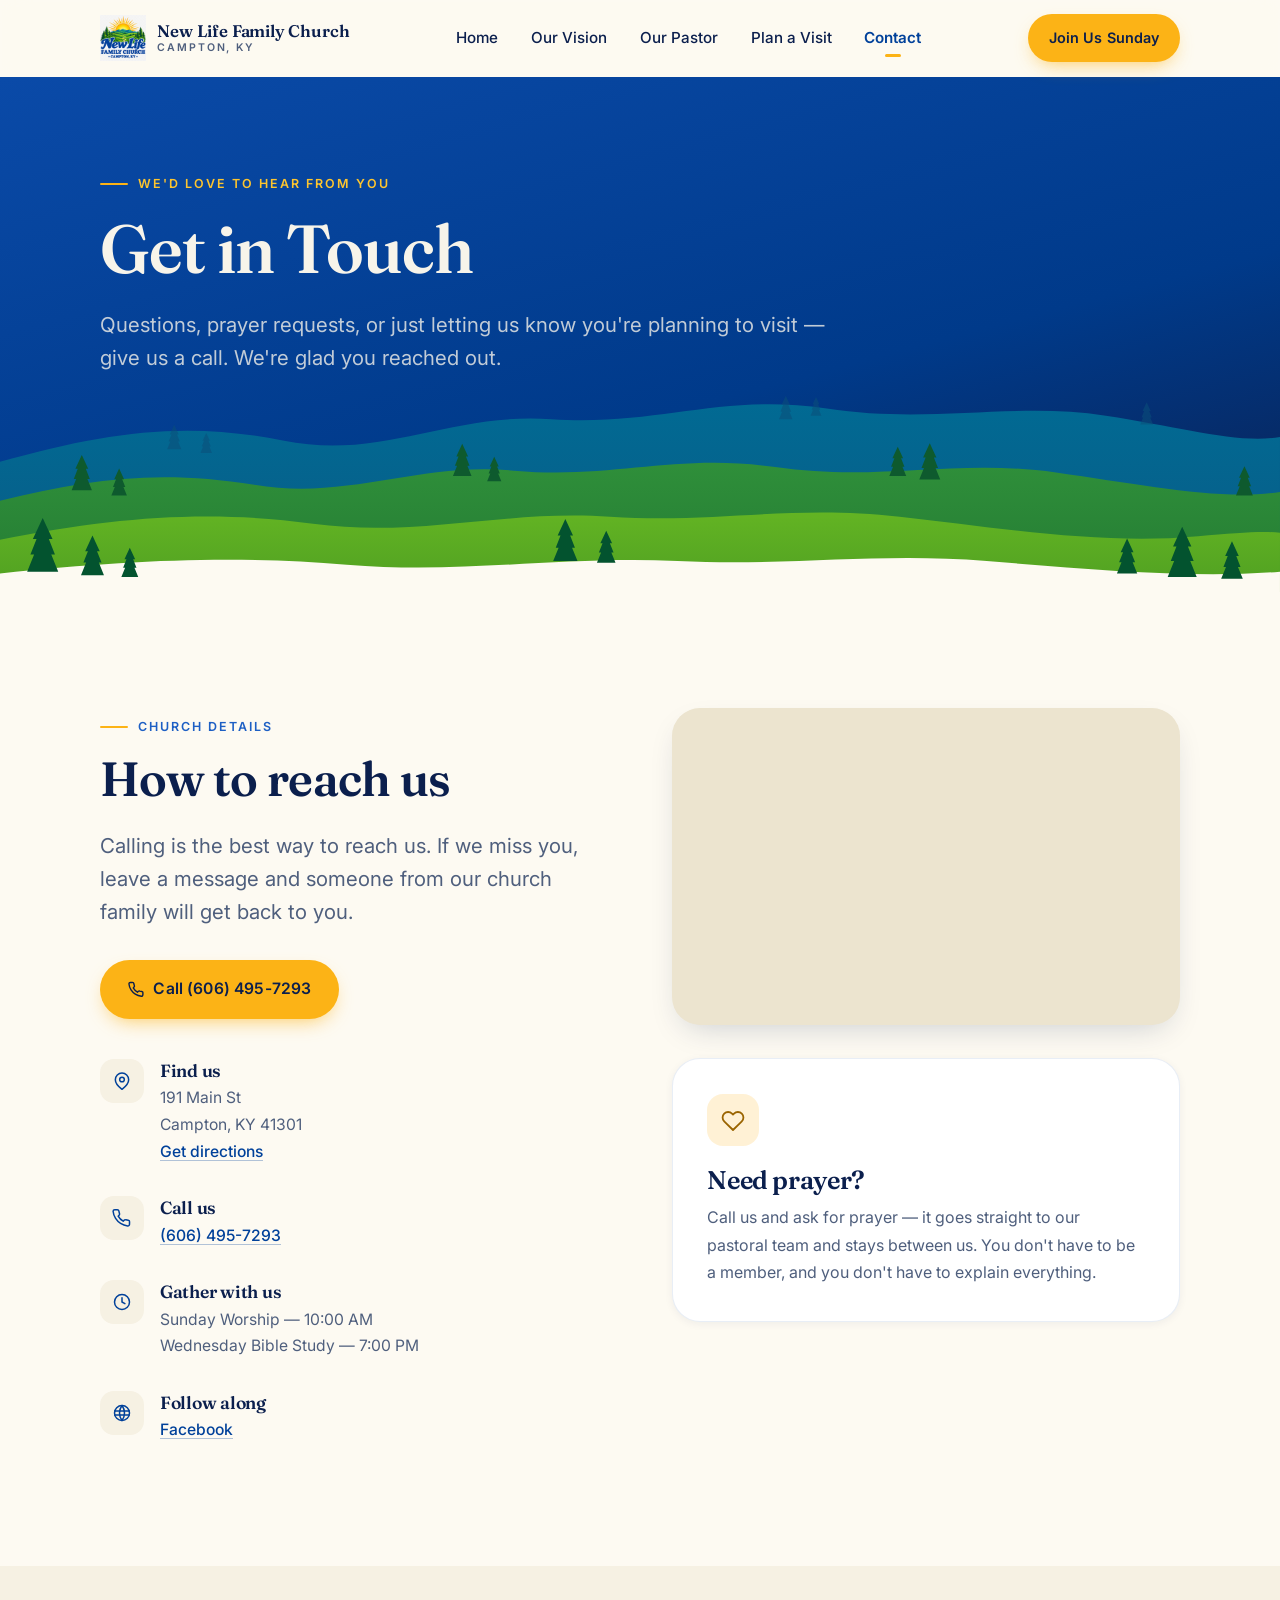
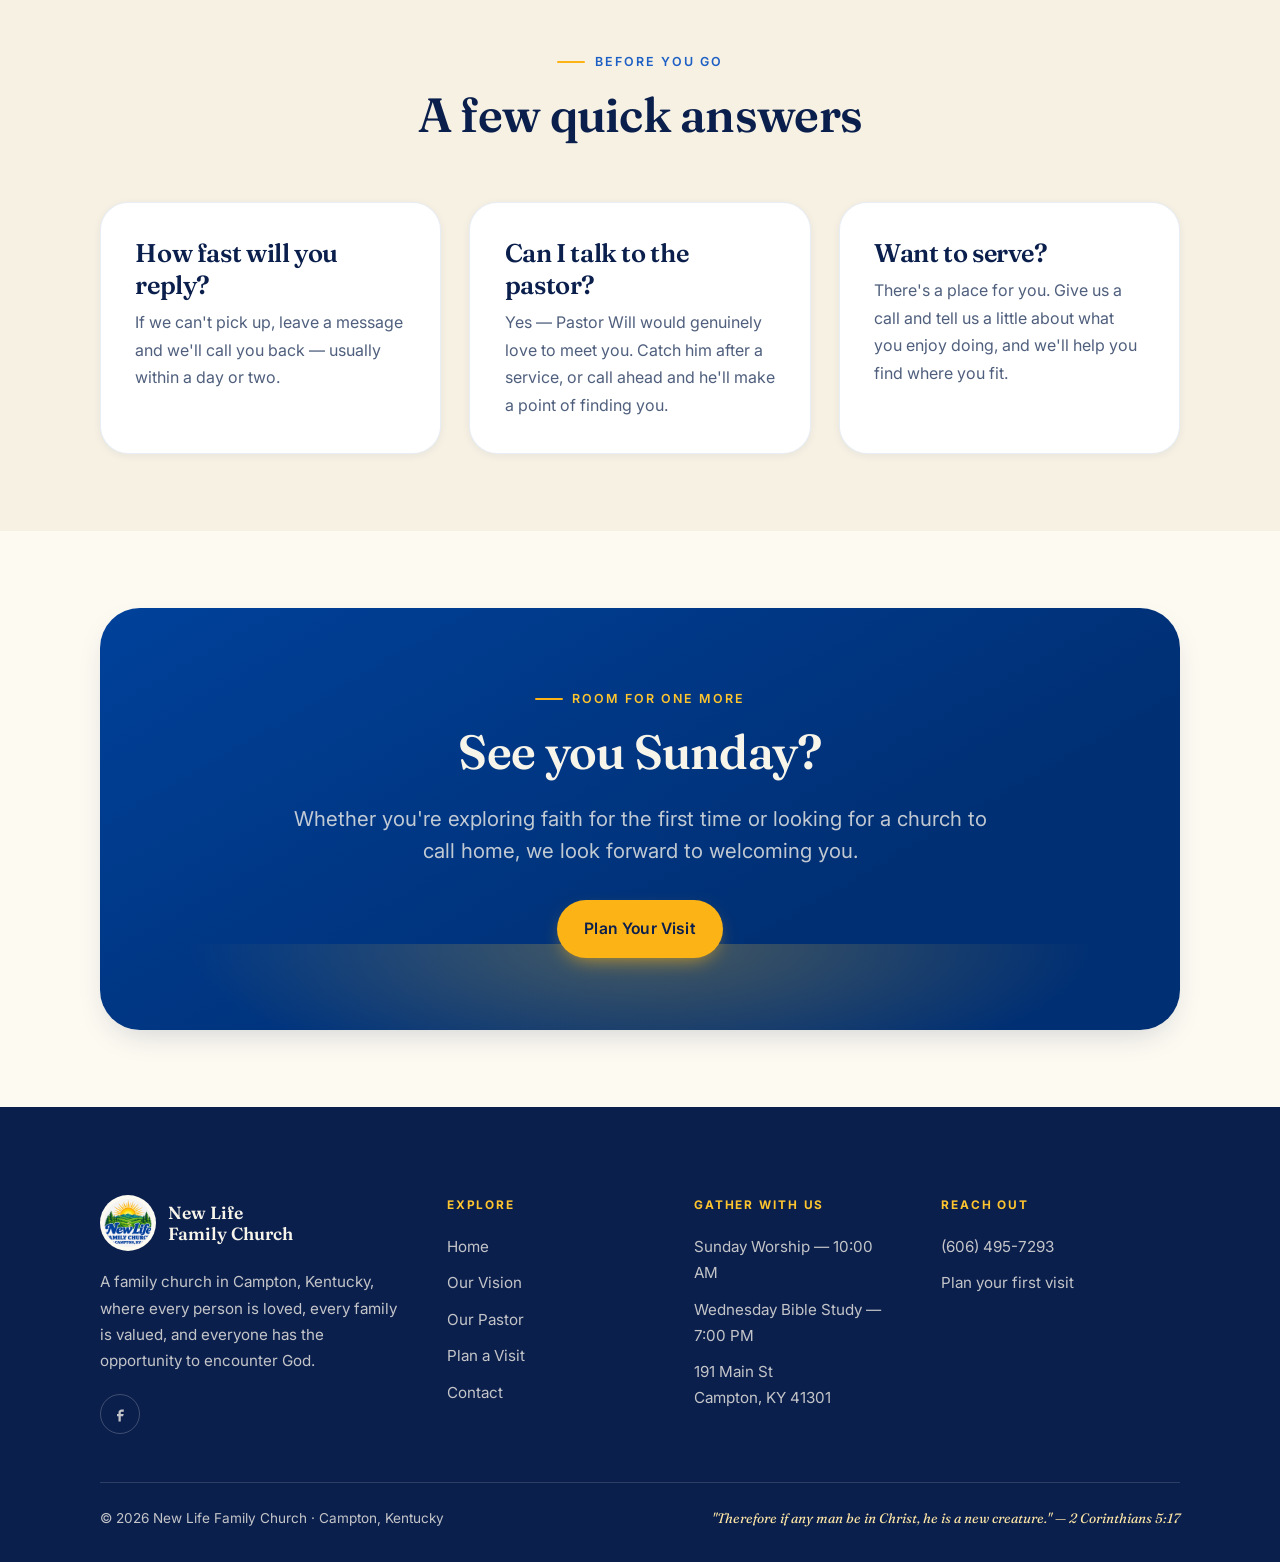
==== contact.html @ 96da5968 "Init" ====
<!DOCTYPE html>
<html lang="en">
<head>
<meta charset="utf-8">
<meta name="viewport" content="width=device-width, initial-scale=1">
<title>Contact &amp; Directions | New Life Family Church, Campton KY</title>
<meta name="description" content="Call New Life Family Church at (606) 495-7293 or visit 191 Main St, Campton, KY 41301. Questions, prayer requests, or planning a visit? We'd love to hear from you.">
<meta name="theme-color" content="#00419a">
<link rel="icon" href="assets/img/favicon-32.png" type="image/png" sizes="32x32">
<link rel="apple-touch-icon" href="assets/img/apple-touch-icon.png">
<meta property="og:type" content="website">
<meta property="og:site_name" content="New Life Family Church">
<meta property="og:locale" content="en_US">
<meta property="og:title" content="Contact &amp; Directions | New Life Family Church, Campton KY">
<meta property="og:description" content="Call New Life Family Church at (606) 495-7293 or visit 191 Main St, Campton, KY 41301. Questions, prayer requests, or planning a visit? We'd love to hear from you.">
<meta name="twitter:card" content="summary">
<link rel="preconnect" href="https://fonts.googleapis.com">
<link rel="preconnect" href="https://fonts.gstatic.com" crossorigin>
<link href="https://fonts.googleapis.com/css2?family=Fraunces:ital,opsz,wght@0,9..144,400;0,9..144,600;0,9..144,700;1,9..144,600&family=Inter:wght@400;500;600;700&display=swap" rel="stylesheet">
<link rel="stylesheet" href="assets/css/styles.css">
<script type="application/ld+json">
{
  "@context": "https://schema.org",
  "@type": "Church",
  "name": "New Life Family Church",
  "description": "A family church in Campton, Kentucky, where every person is loved, every family is valued, and everyone has the opportunity to encounter God.",
  "telephone": "+1-606-495-7293",
  "address": {
    "@type": "PostalAddress",
    "streetAddress": "191 Main St",
    "addressLocality": "Campton",
    "addressRegion": "KY",
    "postalCode": "41301",
    "addressCountry": "US"
  },
  "areaServed": "Wolfe County, Kentucky",
  "hasMap": "https://www.google.com/maps/search/?api=1&query=191+Main+St,+Campton,+KY+41301"
}
</script>
</head>
<body>
<a class="skip-link" href="#main">Skip to content</a>

<header class="site-header">
  <div class="container header-inner">
    <a class="brand" href="index.html">
      <img src="assets/img/logo-128.png" alt="" width="128" height="128">
      <span class="brand-text">
        <span class="brand-name">New Life Family Church</span>
        <span class="brand-place">Campton, KY</span>
      </span>
    </a>

    <nav class="nav" id="primary-nav" aria-label="Primary">
      <a href="index.html">Home</a>
      <a href="about.html">Our Vision</a>
      <a href="pastor.html">Our Pastor</a>
      <a href="visit.html">Plan a Visit</a>
      <a href="contact.html" aria-current="page">Contact</a>
      <a class="btn btn--primary btn--sm" href="visit.html">Join Us Sunday</a>
    </nav>

    <div class="header-actions">
      <a class="btn btn--primary btn--sm" href="visit.html">Join Us Sunday</a>
      <button class="nav-toggle" type="button" aria-expanded="false" aria-controls="primary-nav" aria-label="Toggle navigation menu">
        <span></span>
      </button>
    </div>
  </div>
</header>

<main id="main">

  <section class="page-hero" data-sunrise>
    <div class="hero-sky" aria-hidden="true"></div>

    <div class="hero-sun" aria-hidden="true">
      <svg viewBox="0 0 200 200" fill="none">
        <g class="sun-rays" stroke="currentColor" stroke-width="7" stroke-linecap="round">
          <line x1="100" y1="42" x2="100" y2="14"/>
          <line x1="129" y1="49.8" x2="143" y2="25.5"/>
          <line x1="150.2" y1="71" x2="174.5" y2="57"/>
          <line x1="158" y1="100" x2="186" y2="100"/>
          <line x1="150.2" y1="129" x2="174.5" y2="143"/>
          <line x1="129" y1="150.2" x2="143" y2="174.5"/>
          <line x1="100" y1="158" x2="100" y2="186"/>
          <line x1="71" y1="150.2" x2="57" y2="174.5"/>
          <line x1="49.8" y1="129" x2="25.5" y2="143"/>
          <line x1="42" y1="100" x2="14" y2="100"/>
          <line x1="49.8" y1="71" x2="25.5" y2="57"/>
          <line x1="71" y1="49.8" x2="57" y2="25.5"/>
        </g>
        <circle class="sun-disc" cx="100" cy="100" r="44"/>
      </svg>
    </div>
    <div class="container">
      <p class="eyebrow">We'd love to hear from you</p>
      <h1>Get in Touch</h1>
      <p class="lead">Questions, prayer requests, or just letting us know you're planning to visit — give us a call. We're glad you reached out.</p>
    </div>
    <img class="hero-scape" src="assets/img/hero-scape.svg" alt="" aria-hidden="true" width="1440" height="300">
    <div class="hero-wash" aria-hidden="true"></div>
  </section>

  <!-- ===================== Contact details ===================== -->
  <section class="section">
    <div class="container">
      <div class="split split--top">

        <div class="split__content reveal">
          <p class="eyebrow">Church details</p>
          <h2>How to reach us</h2>
          <p class="lead">Calling is the best way to reach us. If we miss you, leave a message and someone from our church family will get back to you.</p>

          <div class="btn-row" style="margin: 2rem 0 2.5rem;">
            <a class="btn btn--primary" href="tel:+16064957293">
              <svg width="17" height="17" viewBox="0 0 24 24" fill="none" stroke="currentColor" stroke-width="2" stroke-linecap="round" stroke-linejoin="round" aria-hidden="true"><path d="M21 16.5v3a2 2 0 0 1-2.2 2 19.5 19.5 0 0 1-8.5-3 19 19 0 0 1-6-6 19.5 19.5 0 0 1-3-8.6A2 2 0 0 1 3.3 2h3a2 2 0 0 1 2 1.7c.1 1 .4 1.9.7 2.8a2 2 0 0 1-.5 2.1L7.4 9.8a16 16 0 0 0 6 6l1.2-1.2a2 2 0 0 1 2.1-.4c.9.3 1.8.5 2.8.6a2 2 0 0 1 1.7 2z"/></svg>
              Call (606) 495-7293
            </a>
          </div>

          <ul class="info-list">
            <li class="info-item">
              <span class="info-item__icon">
                <svg viewBox="0 0 24 24" fill="none" stroke="currentColor" stroke-width="1.8" stroke-linecap="round" stroke-linejoin="round" aria-hidden="true"><path d="M20 10.5c0 5.5-8 11.5-8 11.5s-8-6-8-11.5a8 8 0 1 1 16 0z"/><circle cx="12" cy="10.2" r="2.8"/></svg>
              </span>
              <div>
                <h4>Find us</h4>
                <p>191 Main St<br>Campton, KY 41301</p>
                <p><a href="https://www.google.com/maps/search/?api=1&amp;query=191+Main+St,+Campton,+KY+41301" target="_blank" rel="noopener">Get directions</a></p>
              </div>
            </li>

            <li class="info-item">
              <span class="info-item__icon">
                <svg viewBox="0 0 24 24" fill="none" stroke="currentColor" stroke-width="1.8" stroke-linecap="round" stroke-linejoin="round" aria-hidden="true"><path d="M21 16.5v3a2 2 0 0 1-2.2 2 19.5 19.5 0 0 1-8.5-3 19 19 0 0 1-6-6 19.5 19.5 0 0 1-3-8.6A2 2 0 0 1 3.3 2h3a2 2 0 0 1 2 1.7c.1 1 .4 1.9.7 2.8a2 2 0 0 1-.5 2.1L7.4 9.8a16 16 0 0 0 6 6l1.2-1.2a2 2 0 0 1 2.1-.4c.9.3 1.8.5 2.8.6a2 2 0 0 1 1.7 2z"/></svg>
              </span>
              <div>
                <h4>Call us</h4>
                <p><a href="tel:+16064957293">(606) 495-7293</a></p>
              </div>
            </li>

            <li class="info-item">
              <span class="info-item__icon">
                <svg viewBox="0 0 24 24" fill="none" stroke="currentColor" stroke-width="1.8" stroke-linecap="round" stroke-linejoin="round" aria-hidden="true"><circle cx="12" cy="12" r="9"/><path d="M12 7v5l3.5 2"/></svg>
              </span>
              <div>
                <h4>Gather with us</h4>
                <p>Sunday Worship — 10:00 AM<br>Wednesday Bible Study — 7:00 PM</p>
              </div>
            </li>

            <li class="info-item">
              <span class="info-item__icon">
                <svg viewBox="0 0 24 24" fill="none" stroke="currentColor" stroke-width="1.8" stroke-linecap="round" stroke-linejoin="round" aria-hidden="true"><circle cx="12" cy="12" r="9"/><path d="M3.2 9.5h17.6M3.2 14.5h17.6"/><path d="M12 3a15 15 0 0 0 0 18 15 15 0 0 0 0-18z"/></svg>
              </span>
              <div>
                <h4>Follow along</h4>
                <p><a href="#">Facebook</a></p>
              </div>
            </li>
          </ul>
        </div>

        <div class="split__media reveal">
          <iframe
            class="map-embed"
            title="Map showing New Life Family Church at 191 Main St, Campton, Kentucky"
            src="https://www.google.com/maps?q=191+Main+St,+Campton,+KY+41301&output=embed"
            loading="lazy"
            referrerpolicy="no-referrer-when-downgrade"></iframe>

          <div class="card card--flat" style="margin-top: 1.5rem;">
            <span class="card-icon card-icon--gold">
              <svg viewBox="0 0 24 24" fill="none" stroke="currentColor" stroke-width="1.8" stroke-linecap="round" stroke-linejoin="round" aria-hidden="true"><path d="M20.8 5.6a5.5 5.5 0 0 0-7.8 0L12 6.6l-1-1a5.5 5.5 0 0 0-7.8 7.8l1 1L12 22l7.8-7.6 1-1a5.5 5.5 0 0 0 0-7.8z"/></svg>
            </span>
            <h3>Need prayer?</h3>
            <p>Call us and ask for prayer — it goes straight to our pastoral team and stays between us. You don't have to be a member, and you don't have to explain everything.</p>
          </div>
        </div>

      </div>
    </div>
  </section>

  <!-- ===================== Quick answers ===================== -->
  <section class="section section--tight band--paper">
    <div class="container">
      <div class="section-head section-head--center">
        <p class="eyebrow eyebrow--center">Before you go</p>
        <h2>A few quick answers</h2>
      </div>
      <div class="grid grid--3">
        <article class="card reveal">
          <h3>How fast will you reply?</h3>
          <p>If we can't pick up, leave a message and we'll call you back — usually within a day or two.</p>
        </article>
        <article class="card reveal">
          <h3>Can I talk to the pastor?</h3>
          <p>Yes — Pastor Will would genuinely love to meet you. Catch him after a service, or call ahead and he'll make a point of finding you.</p>
        </article>
        <article class="card reveal">
          <h3>Want to serve?</h3>
          <p>There's a place for you. Give us a call and tell us a little about what you enjoy doing, and we'll help you find where you fit.</p>
        </article>
      </div>
    </div>
  </section>

  <section class="section section--tight">
    <div class="container">
      <div class="cta-banner reveal">
        <p class="eyebrow eyebrow--center">Room for one more</p>
        <h2>See you Sunday?</h2>
        <p class="lead">Whether you're exploring faith for the first time or looking for a church to call home, we look forward to welcoming you.</p>
        <div class="btn-row btn-row--center" style="margin-top: 2rem;">
          <a class="btn btn--primary" href="visit.html">Plan Your Visit</a>
        </div>
      </div>
    </div>
  </section>

</main>

<footer class="site-footer">
  <div class="container">
    <div class="footer-grid">
      <div>
        <div class="footer-brand">
          <img src="assets/img/logo-128.png" alt="" width="128" height="128">
          <span>New Life<br>Family Church</span>
        </div>
        <p>A family church in Campton, Kentucky, where every person is loved, every family is valued, and everyone has the opportunity to encounter God.</p>
        <div class="socials">
          <a href="#" aria-label="Facebook">
            <svg viewBox="0 0 24 24" fill="currentColor" aria-hidden="true"><path d="M14 9h3V6h-3c-2.2 0-4 1.8-4 4v2H8v3h2v7h3v-7h3l1-3h-4v-2c0-.6.4-1 1-1z"/></svg>
          </a>
        </div>
      </div>

      <div>
        <p class="footer-heading">Explore</p>
        <ul class="footer-list">
          <li><a href="index.html">Home</a></li>
          <li><a href="about.html">Our Vision</a></li>
          <li><a href="pastor.html">Our Pastor</a></li>
          <li><a href="visit.html">Plan a Visit</a></li>
          <li><a href="contact.html">Contact</a></li>
        </ul>
      </div>

      <div>
        <p class="footer-heading">Gather with us</p>
        <ul class="footer-list">
          <li>Sunday Worship — 10:00 AM</li>
          <li>Wednesday Bible Study — 7:00 PM</li>
          <li><a href="https://www.google.com/maps/search/?api=1&amp;query=191+Main+St,+Campton,+KY+41301" target="_blank" rel="noopener">191 Main St<br>Campton, KY 41301</a></li>
        </ul>
      </div>

      <div>
        <p class="footer-heading">Reach out</p>
        <ul class="footer-list">
          <li><a href="tel:+16064957293">(606) 495-7293</a></li>
          <li><a href="visit.html">Plan your first visit</a></li>
        </ul>
      </div>
    </div>

    <div class="footer-bottom">
      <p>&copy; <span id="year">2026</span> New Life Family Church · Campton, Kentucky</p>
      <p class="footer-verse">"Therefore if any man be in Christ, he is a new creature." — 2 Corinthians 5:17</p>
    </div>
  </div>
</footer>

<script src="assets/js/main.js"></script>
</body>
</html>
---- assets/css/styles.css ----
/* ==========================================================================
   New Life Family Church — Campton, KY
   Palette drawn from the church logo: royal blue lettering, sunrise
   yellow-gold, leaf-green hills, deep pine, and warm cream paper.
   ========================================================================== */

/* --------------------------------------------------------------------------
   1. Design tokens
   -------------------------------------------------------------------------- */
:root {
  /* Brand */
  --ink:         #0b1f4d;
  --navy:        #00419a;
  --navy-deep:   #002f73;
  --navy-tint:   #1d5fc4;
  --gold:        #fcb316;
  --gold-bright: #fec52e;
  --gold-soft:   #fee7a6;
  --sage:        #63b423;
  --sage-light:  #c7e3a4;
  --pine:        #0a5a32;

  /* Paper */
  --cream:       #fdfaf2;
  --paper:       #f6f1e3;
  --paper-deep:  #ece4cf;
  --white:       #ffffff;

  /* Type */
  --text:        #0b1f4d;
  --text-muted:  #4f5f7d;
  --text-invert: #f7f4ea;
  --text-invert-muted: rgba(247, 244, 234, 0.78);

  /* Lines & shadows */
  --line:        rgba(0, 65, 154, 0.16);
  --line-soft:   rgba(0, 65, 154, 0.09);
  --shadow-sm:   0 2px 8px rgba(11, 31, 77, 0.06);
  --shadow-md:   0 12px 32px -12px rgba(11, 31, 77, 0.22);
  --shadow-lg:   0 32px 64px -24px rgba(11, 31, 77, 0.3);

  /* Shape */
  --r-sm: 10px;
  --r-md: 18px;
  --r-lg: 28px;
  --r-xl: 40px;
  --r-pill: 999px;

  /* Layout */
  --container: 1160px;
  --gutter: clamp(1.25rem, 4vw, 2.5rem);
  --header-h: 76px;

  /* Fonts */
  --font-display: "Fraunces", "Iowan Old Style", "Palatino Linotype", Georgia, serif;
  --font-body: "Inter", -apple-system, BlinkMacSystemFont, "Segoe UI", Roboto, Helvetica, Arial, sans-serif;
}

/* --------------------------------------------------------------------------
   2. Base
   -------------------------------------------------------------------------- */
*,
*::before,
*::after { box-sizing: border-box; }

html {
  -webkit-text-size-adjust: 100%;
  scroll-behavior: smooth;
  scroll-padding-top: calc(var(--header-h) + 1.5rem);
}

body {
  margin: 0;
  background: var(--cream);
  color: var(--text);
  font-family: var(--font-body);
  font-size: 1.0625rem;
  line-height: 1.72;
  -webkit-font-smoothing: antialiased;
  text-rendering: optimizeLegibility;
}

img, svg, video { display: block; max-width: 100%; height: auto; }

a { color: var(--navy); text-decoration-color: rgba(0, 65, 154, 0.3); text-underline-offset: 3px; }
a:hover { text-decoration-color: currentColor; }

h1, h2, h3, h4 {
  font-family: var(--font-display);
  font-weight: 600;
  line-height: 1.1;
  letter-spacing: -0.015em;
  margin: 0 0 0.5em;
  color: var(--ink);
  font-variation-settings: "SOFT" 0, "WONK" 0;
}

h1 { font-size: clamp(2.5rem, 6vw, 4.25rem); }
h2 { font-size: clamp(1.95rem, 4vw, 3rem); }
h3 { font-size: clamp(1.3rem, 2vw, 1.6rem); line-height: 1.25; }
h4 { font-size: 1.1rem; line-height: 1.35; }

p { margin: 0 0 1.15em; }
p:last-child { margin-bottom: 0; }

ul, ol { margin: 0 0 1.15em; padding-left: 1.25em; }
li { margin-bottom: 0.4em; }

:focus-visible {
  outline: 3px solid var(--gold);
  outline-offset: 3px;
  border-radius: 4px;
}

::selection { background: var(--gold-soft); color: var(--ink); }

.skip-link {
  position: absolute;
  left: 1rem;
  top: -100px;
  z-index: 999;
  background: var(--navy);
  color: var(--white);
  padding: 0.75rem 1.25rem;
  border-radius: var(--r-sm);
  font-weight: 600;
  transition: top 0.2s ease;
}
.skip-link:focus { top: 1rem; }

/* --------------------------------------------------------------------------
   3. Layout helpers
   -------------------------------------------------------------------------- */
.container {
  width: 100%;
  max-width: var(--container);
  margin-inline: auto;
  padding-inline: var(--gutter);
}
.container--narrow { max-width: 760px; }
.container--wide { max-width: 1320px; }

.section { padding-block: clamp(4rem, 9vw, 7.5rem); }
.section--tight { padding-block: clamp(3rem, 6vw, 5rem); }

.band--paper { background: var(--paper); }
.band--paper-deep { background: var(--paper-deep); }
.band--navy { background: var(--navy-deep); color: var(--text-invert); }
.band--navy h1, .band--navy h2, .band--navy h3, .band--navy h4 { color: var(--text-invert); }
.band--pine { background: var(--pine); color: var(--text-invert); }
.band--pine h2, .band--pine h3 { color: var(--text-invert); }

.stack > * + * { margin-top: 1.15em; }
.text-center { text-align: center; }
.measure { max-width: 62ch; }
.mx-auto { margin-inline: auto; }

/* --------------------------------------------------------------------------
   4. Typographic accents
   -------------------------------------------------------------------------- */
.eyebrow {
  display: inline-flex;
  align-items: center;
  gap: 0.6rem;
  font-family: var(--font-body);
  font-size: 0.78rem;
  font-weight: 600;
  letter-spacing: 0.16em;
  text-transform: uppercase;
  color: var(--navy-tint);
  margin: 0 0 1rem;
}
.eyebrow::before {
  content: "";
  width: 28px;
  height: 2px;
  background: var(--gold);
  border-radius: 2px;
}
.eyebrow--center { justify-content: center; }
.band--navy .eyebrow,
.band--pine .eyebrow,
.page-hero .eyebrow,
.cta-banner .eyebrow { color: var(--gold-bright); }

.lead {
  font-size: clamp(1.1rem, 1.6vw, 1.3rem);
  line-height: 1.6;
  color: var(--text-muted);
}
.band--navy .lead,
.band--pine .lead { color: var(--text-invert-muted); }

.section-head { max-width: 720px; margin-bottom: clamp(2.5rem, 5vw, 3.75rem); }
.section-head--center { margin-inline: auto; text-align: center; }

/* Sunrise rule — echoes the rays in the logo */
.rays {
  display: block;
  width: 84px;
  height: 20px;
  margin: 0 0 1.5rem;
  color: var(--gold);
}
.rays--center { margin-inline: auto; }

/* --------------------------------------------------------------------------
   5. Buttons
   -------------------------------------------------------------------------- */
.btn {
  display: inline-flex;
  align-items: center;
  justify-content: center;
  gap: 0.55rem;
  padding: 0.85rem 1.6rem;
  border: 2px solid transparent;
  border-radius: var(--r-pill);
  font-family: var(--font-body);
  font-size: 0.98rem;
  font-weight: 600;
  letter-spacing: 0.01em;
  text-decoration: none;
  cursor: pointer;
  transition: transform 0.18s ease, background-color 0.18s ease,
              color 0.18s ease, border-color 0.18s ease, box-shadow 0.18s ease;
}
.btn:hover { transform: translateY(-2px); text-decoration: none; }
.btn:active { transform: translateY(0); }

.btn--primary { background: var(--gold); color: var(--ink); box-shadow: 0 8px 20px -8px rgba(252, 179, 22, 0.75); }
.btn--primary:hover { background: var(--gold-bright); box-shadow: 0 14px 26px -10px rgba(252, 179, 22, 0.85); }

.btn--navy { background: var(--navy); color: var(--white); }
.btn--navy:hover { background: var(--navy-tint); }

.btn--outline { border-color: var(--line); color: var(--navy); background: transparent; }
.btn--outline:hover { border-color: var(--navy); background: rgba(0, 65, 154, 0.05); }

.btn--ghost-light { border-color: rgba(247, 244, 234, 0.4); color: var(--text-invert); background: transparent; }
.btn--ghost-light:hover { border-color: var(--text-invert); background: rgba(247, 244, 234, 0.1); }

.btn--sm { padding: 0.6rem 1.15rem; font-size: 0.9rem; }

.btn-row { display: flex; flex-wrap: wrap; gap: 0.85rem; }
.btn-row--center { justify-content: center; }

.link-arrow {
  display: inline-flex;
  align-items: center;
  gap: 0.4rem;
  font-weight: 600;
  text-decoration: none;
  color: var(--navy);
}
.link-arrow svg { transition: transform 0.18s ease; }
.link-arrow:hover svg { transform: translateX(4px); }
.band--navy .link-arrow, .band--pine .link-arrow { color: var(--gold-bright); }

/* --------------------------------------------------------------------------
   6. Site header
   -------------------------------------------------------------------------- */
.site-header {
  position: sticky;
  top: 0;
  z-index: 100;
  background: rgba(253, 250, 242, 0.88);
  backdrop-filter: saturate(160%) blur(14px);
  -webkit-backdrop-filter: saturate(160%) blur(14px);
  border-bottom: 1px solid transparent;
  transition: border-color 0.25s ease, box-shadow 0.25s ease, background-color 0.25s ease;
}
.site-header.is-scrolled {
  border-bottom-color: var(--line-soft);
  box-shadow: var(--shadow-sm);
}

.header-inner {
  min-height: var(--header-h);
  display: flex;
  align-items: center;
  justify-content: space-between;
  gap: 1.5rem;
}

.brand {
  display: inline-flex;
  align-items: center;
  gap: 0.7rem;
  text-decoration: none;
  color: var(--ink);
  flex-shrink: 0;
}
.brand img { width: 46px; height: 46px; object-fit: contain; }
.brand-text { display: flex; flex-direction: column; line-height: 1.05; }
.brand-name {
  font-family: var(--font-display);
  font-weight: 600;
  font-size: 1.05rem;
  letter-spacing: -0.01em;
}
.brand-place {
  font-size: 0.66rem;
  font-weight: 600;
  letter-spacing: 0.18em;
  text-transform: uppercase;
  color: var(--text-muted);
  margin-top: 2px;
}

.nav { display: flex; align-items: center; gap: 0.35rem; }
.nav a {
  position: relative;
  padding: 0.5rem 0.85rem;
  border-radius: var(--r-pill);
  font-size: 0.95rem;
  font-weight: 500;
  white-space: nowrap;
  color: var(--text);
  text-decoration: none;
  transition: color 0.18s ease, background-color 0.18s ease;
}
/* The nav carries its own CTA for the mobile panel; the header shows it on desktop. */
.nav > .btn { display: none; }
.nav a:hover { background: rgba(0, 65, 154, 0.07); }
.nav a[aria-current="page"] { color: var(--navy); font-weight: 600; }
.nav a[aria-current="page"]::after {
  content: "";
  position: absolute;
  left: 50%;
  bottom: 0.15rem;
  transform: translateX(-50%);
  width: 16px;
  height: 3px;
  border-radius: 3px;
  background: var(--gold);
}

.header-actions { display: flex; align-items: center; gap: 0.75rem; }

.nav-toggle {
  display: none;
  align-items: center;
  justify-content: center;
  width: 44px;
  height: 44px;
  padding: 0;
  border: 1px solid var(--line);
  border-radius: 12px;
  background: transparent;
  cursor: pointer;
  color: var(--ink);
}
.nav-toggle span {
  display: block;
  width: 19px;
  height: 2px;
  background: currentColor;
  border-radius: 2px;
  position: relative;
  transition: transform 0.22s ease, background-color 0.22s ease;
}
.nav-toggle span::before,
.nav-toggle span::after {
  content: "";
  position: absolute;
  left: 0;
  width: 19px;
  height: 2px;
  background: currentColor;
  border-radius: 2px;
  transition: transform 0.22s ease;
}
.nav-toggle span::before { top: -6px; }
.nav-toggle span::after  { top: 6px; }
.nav-toggle[aria-expanded="true"] span { background: transparent; }
.nav-toggle[aria-expanded="true"] span::before { transform: translateY(6px) rotate(45deg); }
.nav-toggle[aria-expanded="true"] span::after  { transform: translateY(-6px) rotate(-45deg); }

@media (max-width: 900px) {
  .nav-toggle { display: inline-flex; }
  .header-actions .btn { display: none; }

  .nav {
    position: absolute;
    left: 0;
    right: 0;
    top: 100%;
    flex-direction: column;
    align-items: stretch;
    gap: 0;
    padding: 0.75rem var(--gutter) 1.5rem;
    background: var(--cream);
    border-bottom: 1px solid var(--line-soft);
    box-shadow: var(--shadow-md);
    opacity: 0;
    visibility: hidden;
    transform: translateY(-8px);
    transition: opacity 0.2s ease, transform 0.2s ease, visibility 0.2s;
  }
  .nav.is-open { opacity: 1; visibility: visible; transform: translateY(0); }
  .nav a { padding: 0.85rem 0.5rem; border-radius: var(--r-sm); font-size: 1.05rem; }
  .nav a[aria-current="page"]::after { left: 0.5rem; transform: none; bottom: 0.5rem; }
  .nav > .btn { display: inline-flex; margin-top: 0.75rem; }
}

/* --------------------------------------------------------------------------
   7. Hero
   -------------------------------------------------------------------------- */
.hero { padding: clamp(0.75rem, 2vw, 1.5rem) 0 clamp(3rem, 6vw, 5rem); }

.hero-card {
  position: relative;
  overflow: hidden;
  border-radius: var(--r-xl);
  background: linear-gradient(170deg, #0a4aa8 0%, #003a8a 55%, #0b1f4d 100%);
  color: var(--text-invert);
  box-shadow: var(--shadow-lg);
  isolation: isolate;
}

/* Sunburst glow behind the headline. Brightens as the sun climbs. */
.hero-card::before {
  content: "";
  position: absolute;
  inset: auto 0 22% 0;
  height: 620px;
  background: radial-gradient(ellipse 60% 55% at 50% 100%,
              rgba(254, 197, 46, 0.34) 0%,
              rgba(252, 179, 22, 0.14) 38%,
              transparent 70%);
  z-index: 0;
  pointer-events: none;
  opacity: calc(0.32 + var(--sunrise) * 0.68);
  transform: scale(calc(1 + var(--sunrise) * 0.14));
  transform-origin: 50% 100%;
}

.hero-content {
  position: relative;
  z-index: 4;
  padding: clamp(3.5rem, 8vw, 6.5rem) var(--gutter) clamp(11rem, 22vw, 15rem);
  text-align: center;
  max-width: 880px;
  margin-inline: auto;
}

.hero h1 {
  color: var(--text-invert);
  font-size: clamp(2.6rem, 6.4vw, 4.6rem);
  margin-bottom: 0.35em;
}
.hero h1 em {
  font-style: italic;
  color: var(--gold-bright);
  font-variation-settings: "SOFT" 40, "WONK" 1;
}
.hero .lead {
  color: var(--text-invert-muted);
  max-width: 42rem;
  margin-inline: auto;
  margin-bottom: 2rem;
}
.hero .eyebrow { color: var(--gold-bright); justify-content: center; }

/* Landscape silhouette anchored to the bottom of the hero card */
.hero-scape {
  position: absolute;
  left: 0;
  right: 0;
  bottom: -1px;
  width: 100%;
  z-index: 2;
  pointer-events: none;
}

/* ---- Scroll-driven sunrise -------------------------------------------------
   `--sunrise` runs 0 → 1 and is written by main.js as the hero scrolls past.
   Every layer below reads it, so the whole scene reacts to one number.
   Layer order inside the stage: sky 0 · sun 1 · hills 2 · light wash 3 · text 4
   ------------------------------------------------------------------------- */
.hero-card,
.page-hero { --sunrise: 0; }

/* Dawn colour washing into the night sky */
.hero-sky {
  position: absolute;
  inset: 0;
  z-index: 0;
  pointer-events: none;
  opacity: var(--sunrise);
  background: linear-gradient(180deg,
              rgba(29, 95, 196, 0.30) 0%,
              rgba(1, 106, 147, 0.40) 46%,
              rgba(254, 172, 1, 0.58) 100%);
}

/* The sun itself — starts tucked below the ridgeline and climbs out */
.hero-sun {
  position: absolute;
  left: 50%;
  bottom: 0;
  z-index: 1;
  width: clamp(140px, 20vw, 250px);
  aspect-ratio: 1;
  color: var(--gold-bright);
  pointer-events: none;
  /* Travel is tuned so the sun clears the ridgeline but stops short of the
     headline — it must never sit behind the text. */
  transform: translate(-50%, calc(42% - var(--sunrise) * 84%))
             scale(calc(0.88 + var(--sunrise) * 0.14));
  filter: drop-shadow(0 0 calc(16px + var(--sunrise) * 52px)
          rgba(254, 197, 46, calc(0.2 + var(--sunrise) * 0.55)));
}
.hero-sun svg { width: 100%; height: 100%; overflow: visible; }
.hero-sun .sun-disc { fill: #fec302; }
.hero-sun .sun-rays {
  transform-box: fill-box;
  transform-origin: 50% 50%;
  transform: rotate(calc(var(--sunrise) * 24deg))
             scale(calc(0.84 + var(--sunrise) * 0.24));
  opacity: calc(var(--sunrise) * 0.92);
}

/* Warm light spilling across the hills once the sun is up */
.hero-wash {
  position: absolute;
  inset: 0;
  z-index: 3;
  pointer-events: none;
  mix-blend-mode: soft-light;
  opacity: var(--sunrise);
  background: radial-gradient(ellipse 65% 44% at 50% 76%,
              rgba(255, 228, 110, 0.72) 0%,
              rgba(254, 195, 2, 0.22) 45%,
              transparent 72%);
}

/* Service-time strip that sits over the base of the hero */
.hero-times {
  position: relative;
  z-index: 3;
  margin: -3.25rem auto 0;
  max-width: 860px;
  display: grid;
  /* Explicit breakpoint rather than auto-fit, so three items never leave an
     orphaned empty cell at intermediate widths. */
  grid-template-columns: 1fr;
  gap: 1px;
  background: var(--line-soft);
  border: 1px solid var(--line-soft);
  border-radius: var(--r-lg);
  overflow: hidden;
  box-shadow: var(--shadow-md);
}
@media (min-width: 720px) {
  .hero-times { grid-template-columns: repeat(3, 1fr); }
}

.hero-time {
  background: var(--white);
  padding: 1.5rem 1.5rem;
  text-align: center;
}
.hero-time dt {
  font-size: 0.72rem;
  font-weight: 700;
  letter-spacing: 0.16em;
  text-transform: uppercase;
  color: var(--navy-tint);
  margin-bottom: 0.4rem;
}
.hero-time dd {
  margin: 0;
  font-family: var(--font-display);
  font-size: 1.45rem;
  font-weight: 600;
  color: var(--ink);
  line-height: 1.2;
}
.hero-time dd small {
  display: block;
  font-family: var(--font-body);
  font-size: 0.85rem;
  font-weight: 500;
  color: var(--text-muted);
  margin-top: 0.15rem;
}

/* Interior heroes are shorter, so the sun sits lower and travels less. */
.page-hero .hero-sun {
  width: clamp(110px, 14vw, 180px);
  transform: translate(-50%, calc(48% - var(--sunrise) * 86%))
             scale(calc(0.9 + var(--sunrise) * 0.12));
}

/* Compact hero for interior pages */
.page-hero {
  position: relative;
  overflow: hidden;
  isolation: isolate;
  background: linear-gradient(165deg, #0a4aa8 0%, #003a8a 60%, #0b1f4d 100%);
  color: var(--text-invert);
  /* Bottom padding clears the landscape illustration, which is ~65% opaque
     hills and scales with the viewport width. */
  padding: clamp(3.5rem, 8vw, 5.5rem) 0 clamp(7rem, 17vw, 15rem);
}
.page-hero::before {
  content: "";
  position: absolute;
  inset: auto 0 0 0;
  height: 380px;
  background: radial-gradient(ellipse 55% 70% at 50% 120%,
              rgba(254, 197, 46, 0.3) 0%, transparent 70%);
  pointer-events: none;
  z-index: 0;
  opacity: calc(0.35 + var(--sunrise) * 0.65);
}
.page-hero .container { position: relative; z-index: 4; }
.page-hero h1 { color: var(--text-invert); margin-bottom: 0.35em; }
.page-hero .lead { color: var(--text-invert-muted); max-width: 46rem; }

/* --------------------------------------------------------------------------
   8. Cards & grids
   -------------------------------------------------------------------------- */
/* `min(Npx, 100%)` keeps the track from outgrowing narrow phones. */
.grid { display: grid; gap: clamp(1.25rem, 2.5vw, 1.75rem); }
.grid--2 { grid-template-columns: repeat(auto-fit, minmax(min(300px, 100%), 1fr)); }
.grid--3 { grid-template-columns: repeat(auto-fit, minmax(min(280px, 100%), 1fr)); }
.grid--4 { grid-template-columns: repeat(auto-fit, minmax(min(230px, 100%), 1fr)); }

.card {
  background: var(--white);
  border: 1px solid var(--line-soft);
  border-radius: var(--r-lg);
  padding: clamp(1.6rem, 3vw, 2.15rem);
  box-shadow: var(--shadow-sm);
  transition: transform 0.22s ease, box-shadow 0.22s ease, border-color 0.22s ease;
}
.card:hover { transform: translateY(-4px); box-shadow: var(--shadow-md); border-color: var(--line); }
.card h3 { margin-bottom: 0.5rem; }
.card p { color: var(--text-muted); font-size: 1rem; }
.card--flat:hover { transform: none; box-shadow: var(--shadow-sm); }

.card--outline {
  background: transparent;
  border: 1px solid rgba(247, 244, 234, 0.2);
  box-shadow: none;
}
.card--outline p { color: var(--text-invert-muted); }
.card--outline:hover { background: rgba(247, 244, 234, 0.05); box-shadow: none; }

.card-icon {
  display: inline-flex;
  align-items: center;
  justify-content: center;
  width: 52px;
  height: 52px;
  margin-bottom: 1.15rem;
  border-radius: 16px;
  background: var(--paper);
  color: var(--navy);
}
.card-icon svg { width: 24px; height: 24px; }
.card-icon--gold { background: rgba(252, 179, 22, 0.18); color: #9a6400; }
.card-icon--sage { background: rgba(99, 180, 35, 0.18); color: var(--pine); }
.card--outline .card-icon { background: rgba(254, 197, 46, 0.16); color: var(--gold-bright); }

/* Numbered steps */
.step-num {
  display: inline-flex;
  align-items: center;
  justify-content: center;
  width: 44px;
  height: 44px;
  margin-bottom: 1.1rem;
  border-radius: var(--r-pill);
  background: var(--navy);
  color: var(--white);
  font-family: var(--font-display);
  font-size: 1.15rem;
  font-weight: 600;
}

/* --------------------------------------------------------------------------
   9. Split / feature sections
   -------------------------------------------------------------------------- */
.split {
  display: grid;
  grid-template-columns: repeat(auto-fit, minmax(min(320px, 100%), 1fr));
  gap: clamp(2rem, 5vw, 4.5rem);
  align-items: center;
}
.split--top { align-items: start; }
.split__media { position: relative; }

@media (min-width: 860px) {
  .split--flip .split__media { order: 2; }
}

/* Decorative framed panel used where photography would go */
.frame {
  position: relative;
  border-radius: var(--r-lg);
  overflow: hidden;
  background: linear-gradient(180deg, var(--gold-soft) 0%, var(--paper) 40%, var(--sage-light) 100%);
  aspect-ratio: 4 / 5;
  box-shadow: var(--shadow-md);
}
.frame--wide { aspect-ratio: 4 / 3; }
/* Portrait frames get unwieldy once they span the full width of a phone —
   square keeps them compact without cropping the composition. */
@media (max-width: 700px) {
  .frame:not(.frame--wide) { aspect-ratio: 1 / 1; }
}
.frame > svg,
.frame > img { position: absolute; inset: 0; width: 100%; height: 100%; }
.frame > img { object-fit: cover; object-position: var(--focus, 50% 50%); }
.frame__tag {
  position: absolute;
  left: 1.25rem;
  bottom: 1.25rem;
  z-index: 2;
  display: inline-flex;
  align-items: center;
  gap: 0.5rem;
  padding: 0.55rem 1rem;
  border-radius: var(--r-pill);
  background: rgba(253, 250, 242, 0.92);
  backdrop-filter: blur(6px);
  font-size: 0.82rem;
  font-weight: 600;
  color: var(--navy);
  box-shadow: var(--shadow-sm);
}

/* Small accent dot list */
.check-list { list-style: none; padding: 0; margin: 0; }
.check-list li {
  position: relative;
  padding-left: 2rem;
  margin-bottom: 0.85rem;
  color: var(--text-muted);
}
.check-list li::before {
  content: "";
  position: absolute;
  left: 0;
  top: 0.55em;
  width: 12px;
  height: 12px;
  border-radius: 50%;
  background: var(--gold);
  box-shadow: 0 0 0 4px rgba(252, 179, 22, 0.2);
}
.check-list strong { color: var(--text); font-weight: 600; }

/* --------------------------------------------------------------------------
   10. Pull quote
   -------------------------------------------------------------------------- */
.pullquote {
  position: relative;
  margin: 0;
  padding: clamp(2rem, 4vw, 3rem) 0 0;
  text-align: center;
}
.pullquote p {
  font-family: var(--font-display);
  font-size: clamp(1.45rem, 3vw, 2.25rem);
  line-height: 1.32;
  letter-spacing: -0.015em;
  font-variation-settings: "SOFT" 30;
}
.pullquote cite {
  display: block;
  margin-top: 1.5rem;
  font-family: var(--font-body);
  font-size: 0.82rem;
  font-style: normal;
  font-weight: 600;
  letter-spacing: 0.16em;
  text-transform: uppercase;
  color: var(--text-muted);
}
.band--navy .pullquote cite, .band--pine .pullquote cite { color: var(--gold-bright); }

/* --------------------------------------------------------------------------
   11. CTA banner
   -------------------------------------------------------------------------- */
.cta-banner {
  position: relative;
  overflow: hidden;
  border-radius: var(--r-xl);
  background: linear-gradient(150deg, var(--navy) 0%, var(--navy-deep) 70%);
  color: var(--text-invert);
  padding: clamp(2.75rem, 6vw, 4.5rem) clamp(1.75rem, 5vw, 4rem);
  text-align: center;
  box-shadow: var(--shadow-md);
}
.cta-banner::after {
  content: "";
  position: absolute;
  inset: auto -10% -60% -10%;
  height: 340px;
  background: radial-gradient(ellipse 50% 60% at 50% 0%, rgba(254, 197, 46, 0.28), transparent 70%);
  pointer-events: none;
}
.cta-banner > * { position: relative; z-index: 1; }
.cta-banner h2 { color: var(--text-invert); }
.cta-banner .lead { color: var(--text-invert-muted); max-width: 44rem; margin-inline: auto; }

/* --------------------------------------------------------------------------
   12. FAQ / details
   -------------------------------------------------------------------------- */
.faq { border-top: 1px solid var(--line-soft); }
.faq details {
  border-bottom: 1px solid var(--line-soft);
}
.faq summary {
  display: flex;
  align-items: center;
  justify-content: space-between;
  gap: 1.5rem;
  padding: 1.4rem 0;
  cursor: pointer;
  list-style: none;
  font-family: var(--font-display);
  font-size: clamp(1.05rem, 1.7vw, 1.25rem);
  font-weight: 600;
  color: var(--ink);
}
.faq summary::-webkit-details-marker { display: none; }
.faq summary::after {
  content: "";
  flex-shrink: 0;
  width: 30px;
  height: 30px;
  border-radius: 50%;
  border: 1px solid var(--line);
  background:
    linear-gradient(currentColor, currentColor) center/11px 1.5px no-repeat,
    linear-gradient(currentColor, currentColor) center/1.5px 11px no-repeat;
  color: var(--navy);
  transition: transform 0.24s ease, background-size 0.24s ease;
}
.faq details[open] summary::after {
  transform: rotate(135deg);
  background-size: 11px 1.5px, 1.5px 11px;
}
.faq details > div {
  padding-bottom: 1.5rem;
  color: var(--text-muted);
  max-width: 68ch;
}

/* --------------------------------------------------------------------------
   13. Contact / info list
   -------------------------------------------------------------------------- */
.info-list { list-style: none; margin: 0; padding: 0; display: grid; gap: 1.5rem; }
.info-item { display: flex; gap: 1rem; align-items: flex-start; }
.info-item__icon {
  flex-shrink: 0;
  display: inline-flex;
  align-items: center;
  justify-content: center;
  width: 44px;
  height: 44px;
  border-radius: 14px;
  background: var(--paper);
  color: var(--navy);
}
.info-item__icon svg { width: 20px; height: 20px; }
.info-item h4 { margin-bottom: 0.15rem; }
.info-item p, .info-item a { color: var(--text-muted); font-size: 0.98rem; margin: 0; }
.info-item a { color: var(--navy); font-weight: 500; }

.map-embed {
  border: 0;
  width: 100%;
  aspect-ratio: 16 / 10;
  border-radius: var(--r-lg);
  box-shadow: var(--shadow-md);
  background: var(--paper-deep);
}

/* --------------------------------------------------------------------------
   14. Footer
   -------------------------------------------------------------------------- */
.site-footer {
  position: relative;
  background: var(--ink);
  color: var(--text-invert-muted);
  padding-top: clamp(3.5rem, 7vw, 5.5rem);
  font-size: 0.95rem;
}
.footer-grid {
  display: grid;
  gap: clamp(2rem, 4vw, 3rem);
  grid-template-columns: repeat(auto-fit, minmax(min(200px, 100%), 1fr));
  padding-bottom: 3rem;
}
@media (min-width: 900px) {
  .footer-grid { grid-template-columns: 1.5fr 1fr 1fr 1.2fr; }
}

.footer-brand { display: inline-flex; align-items: center; gap: 0.75rem; margin-bottom: 1.15rem; }
.footer-brand img {
  width: 56px; height: 56px; object-fit: contain;
  background: var(--cream); border-radius: 50%; padding: 4px;
}
.footer-brand span {
  font-family: var(--font-display);
  font-size: 1.1rem;
  font-weight: 600;
  color: var(--text-invert);
  line-height: 1.2;
}

.footer-heading {
  font-family: var(--font-body);
  font-size: 0.74rem;
  font-weight: 700;
  letter-spacing: 0.16em;
  text-transform: uppercase;
  color: var(--gold-bright);
  margin-bottom: 1.15rem;
}
.footer-list { list-style: none; margin: 0; padding: 0; }
.footer-list li { margin-bottom: 0.65rem; }
.footer-list a { color: var(--text-invert-muted); text-decoration: none; transition: color 0.18s ease; }
.footer-list a:hover { color: var(--text-invert); text-decoration: underline; text-underline-offset: 3px; }

.socials { display: flex; gap: 0.6rem; margin-top: 1.25rem; }
.socials a {
  display: inline-flex;
  align-items: center;
  justify-content: center;
  width: 40px; height: 40px;
  border-radius: 50%;
  border: 1px solid rgba(247, 244, 234, 0.22);
  color: var(--text-invert-muted);
  transition: background-color 0.18s ease, color 0.18s ease, border-color 0.18s ease;
}
.socials a:hover { background: var(--gold); border-color: var(--gold); color: var(--ink); }
.socials svg { width: 18px; height: 18px; }

.footer-bottom {
  border-top: 1px solid rgba(247, 244, 234, 0.14);
  padding-block: 1.5rem 2rem;
  display: flex;
  flex-wrap: wrap;
  gap: 0.75rem 1.5rem;
  justify-content: space-between;
  align-items: center;
  font-size: 0.85rem;
}
.footer-bottom p { margin: 0; }
.footer-verse { font-family: var(--font-display); font-style: italic; color: var(--gold-soft); }

/* --------------------------------------------------------------------------
   15. Scroll reveal
   -------------------------------------------------------------------------- */
.reveal {
  opacity: 0;
  transform: translateY(18px);
  transition: opacity 0.7s cubic-bezier(0.2, 0.7, 0.2, 1),
              transform 0.7s cubic-bezier(0.2, 0.7, 0.2, 1);
}
.reveal.is-visible { opacity: 1; transform: none; }

@media (prefers-reduced-motion: reduce) {
  html { scroll-behavior: auto; }
  *, *::before, *::after {
    animation-duration: 0.01ms !important;
    transition-duration: 0.01ms !important;
  }
  .reveal { opacity: 1; transform: none; }
  /* No scroll-driven motion: show the scene already lit. */
  .hero-card, .page-hero { --sunrise: 0.82; }
}
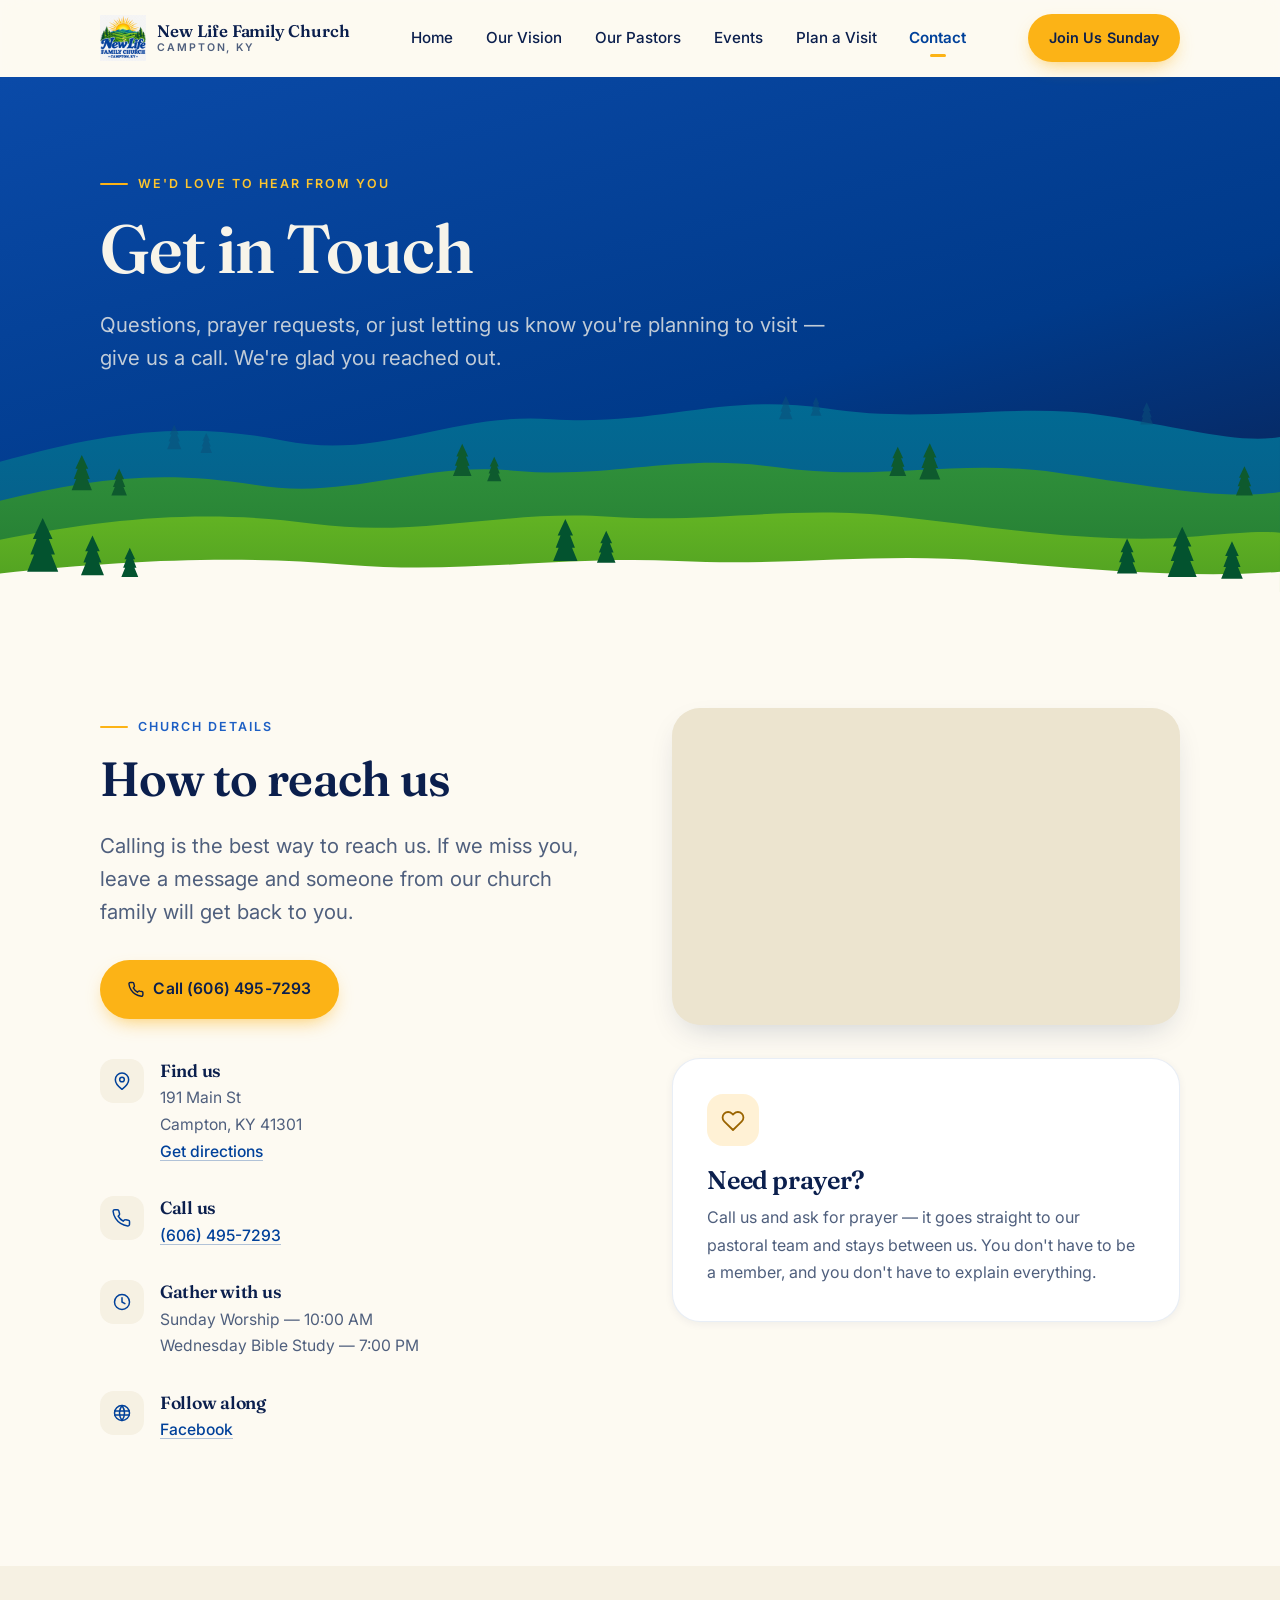
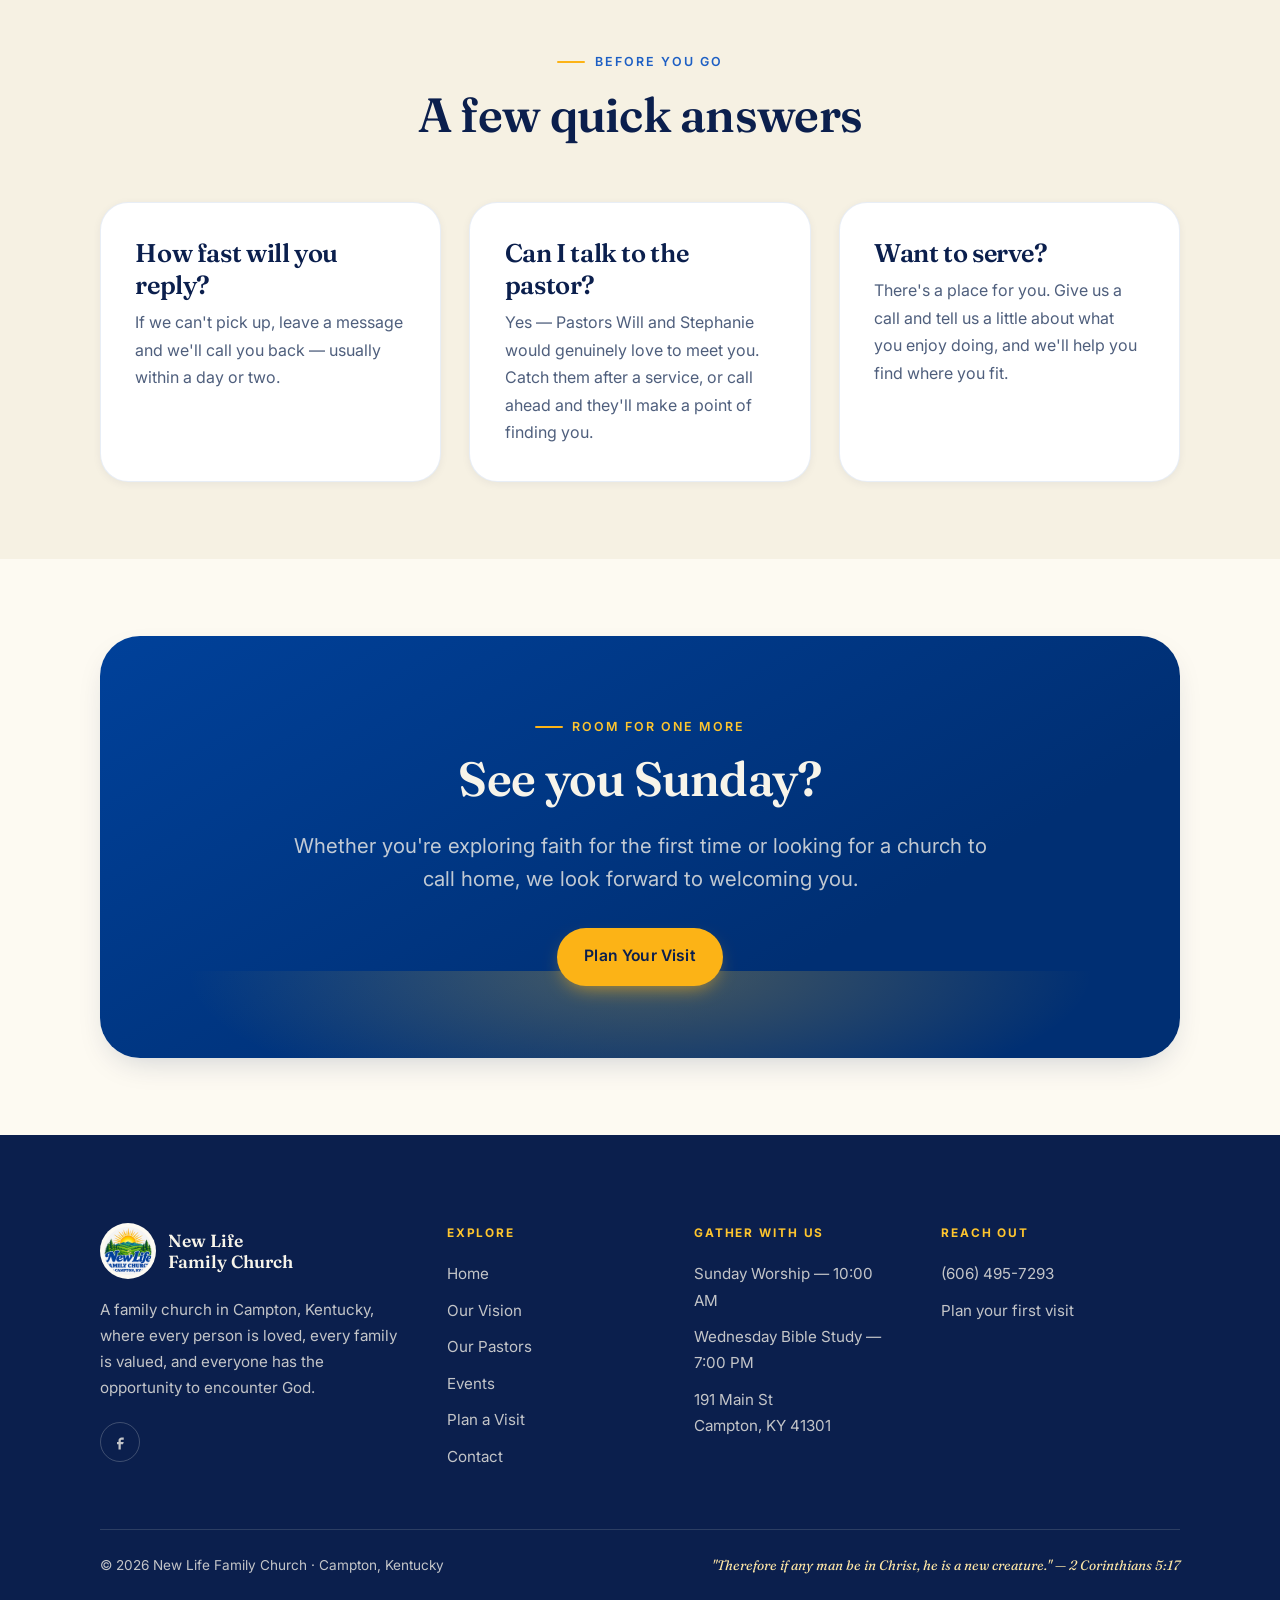
==== commit 7ba2fa13: "Updates" ====
--- a/contact.html
+++ b/contact.html
@@ -54,7 +54,8 @@
     <nav class="nav" id="primary-nav" aria-label="Primary">
       <a href="index.html">Home</a>
       <a href="about.html">Our Vision</a>
-      <a href="pastor.html">Our Pastor</a>
+      <a href="pastor.html">Our Pastors</a>
+      <a href="events.html">Events</a>
       <a href="visit.html">Plan a Visit</a>
       <a href="contact.html" aria-current="page">Contact</a>
       <a class="btn btn--primary btn--sm" href="visit.html">Join Us Sunday</a>
@@ -198,7 +199,7 @@
         </article>
         <article class="card reveal">
           <h3>Can I talk to the pastor?</h3>
-          <p>Yes — Pastor Will would genuinely love to meet you. Catch him after a service, or call ahead and he'll make a point of finding you.</p>
+          <p>Yes — Pastors Will and Stephanie would genuinely love to meet you. Catch them after a service, or call ahead and they'll make a point of finding you.</p>
         </article>
         <article class="card reveal">
           <h3>Want to serve?</h3>
@@ -244,7 +245,8 @@
         <ul class="footer-list">
           <li><a href="index.html">Home</a></li>
           <li><a href="about.html">Our Vision</a></li>
-          <li><a href="pastor.html">Our Pastor</a></li>
+          <li><a href="pastor.html">Our Pastors</a></li>
+          <li><a href="events.html">Events</a></li>
           <li><a href="visit.html">Plan a Visit</a></li>
           <li><a href="contact.html">Contact</a></li>
         </ul>
--- a/assets/css/styles.css
+++ b/assets/css/styles.css
@@ -376,7 +376,7 @@
 .nav-toggle[aria-expanded="true"] span::before { transform: translateY(6px) rotate(45deg); }
 .nav-toggle[aria-expanded="true"] span::after  { transform: translateY(-6px) rotate(-45deg); }
 
-@media (max-width: 900px) {
+@media (max-width: 1080px) {
   .nav-toggle { display: inline-flex; }
   .header-actions .btn { display: none; }
 
@@ -957,6 +957,142 @@
 .footer-verse { font-family: var(--font-display); font-style: italic; color: var(--gold-soft); }
 
 /* --------------------------------------------------------------------------
+   Events calendar
+   -------------------------------------------------------------------------- */
+.calendar-layout {
+  display: grid;
+  grid-template-columns: minmax(0, 1fr);
+  gap: clamp(2rem, 4vw, 3rem);
+  align-items: start;
+}
+@media (min-width: 1000px) {
+  .calendar-layout { grid-template-columns: minmax(0, 1fr) 320px; }
+}
+
+.calendar { padding: clamp(1rem, 2.5vw, 1.75rem); }
+.calendar__head {
+  display: flex;
+  align-items: center;
+  justify-content: space-between;
+  gap: 1rem;
+  margin-bottom: 1.25rem;
+}
+.calendar__title { margin: 0; font-size: clamp(1.35rem, 3vw, 1.75rem); text-align: center; }
+.calendar__nav {
+  display: inline-flex;
+  align-items: center;
+  justify-content: center;
+  width: 44px;
+  height: 44px;
+  border: 1px solid var(--line);
+  border-radius: var(--r-pill);
+  background: var(--white);
+  color: var(--navy);
+  cursor: pointer;
+  transition: background-color 0.18s ease;
+}
+.calendar__nav:hover { background: rgba(0, 65, 154, 0.07); }
+.calendar__nav svg { width: 20px; height: 20px; }
+
+.calendar__weekdays,
+.calendar__grid {
+  display: grid;
+  grid-template-columns: repeat(7, minmax(0, 1fr));
+  gap: 4px;
+}
+.calendar__weekdays {
+  margin-bottom: 4px;
+  font-size: 0.72rem;
+  font-weight: 600;
+  letter-spacing: 0.12em;
+  text-transform: uppercase;
+  color: var(--text-muted);
+  text-align: center;
+}
+.calendar__grid { list-style: none; margin: 0; padding: 0; }
+.calendar__day {
+  min-height: 104px;
+  padding: 0.4rem;
+  border-radius: var(--r-sm);
+  background: var(--cream);
+  border: 1px solid var(--line-soft);
+  display: flex;
+  flex-direction: column;
+  gap: 4px;
+  min-width: 0;
+}
+.calendar__day--blank { background: transparent; border-color: transparent; }
+.calendar__day.is-past { opacity: 0.5; }
+.calendar__day.is-today { border-color: var(--gold); box-shadow: inset 0 0 0 1px var(--gold); background: #fffaf0; }
+.calendar__num { font-size: 0.85rem; font-weight: 600; color: var(--ink); }
+.calendar__day.is-today .calendar__num {
+  display: inline-flex;
+  align-items: center;
+  justify-content: center;
+  width: 26px;
+  height: 26px;
+  border-radius: var(--r-pill);
+  background: var(--gold);
+}
+.calendar__event {
+  display: block;
+  padding: 3px 6px;
+  border-radius: 6px;
+  background: rgba(0, 65, 154, 0.09);
+  color: var(--navy-deep);
+  font-size: 0.72rem;
+  font-weight: 600;
+  line-height: 1.3;
+  overflow-wrap: break-word;
+}
+.calendar__event--special { background: rgba(252, 179, 22, 0.24); color: #6b4500; }
+.calendar__time { display: block; font-weight: 500; opacity: 0.8; }
+
+/* Phones: days shrink to a dot per event; the list beside it has the details. */
+@media (max-width: 640px) {
+  .calendar__day { min-height: 52px; padding: 0.3rem; align-items: center; flex-direction: row; flex-wrap: wrap; align-content: flex-start; justify-content: center; }
+  .calendar__num { width: 100%; text-align: center; }
+  .calendar__day.is-today .calendar__num { width: 26px; }
+  .calendar__event { width: 8px; height: 8px; padding: 0; border-radius: 50%; background: var(--navy); font-size: 0; }
+  .calendar__event--special { background: var(--gold); }
+  .calendar__time { display: none; }
+}
+
+.upcoming__title { font-size: clamp(1.35rem, 3vw, 1.6rem); }
+.event-list { list-style: none; margin: 0 0 1.5rem; padding: 0; }
+.event-item {
+  display: flex;
+  gap: 1rem;
+  align-items: flex-start;
+  padding: 0.9rem 0;
+  border-bottom: 1px solid var(--line-soft);
+}
+.event-item__date {
+  flex-shrink: 0;
+  display: flex;
+  flex-direction: column;
+  align-items: center;
+  justify-content: center;
+  min-width: 56px;
+  min-height: 56px;
+  padding: 0.3rem;
+  border-radius: 14px;
+  background: var(--navy);
+  color: var(--white);
+  font-size: 0.72rem;
+  font-weight: 600;
+  line-height: 1.1;
+  text-align: center;
+}
+.event-item--special .event-item__date { background: var(--gold); color: var(--ink); }
+.event-item__mon { text-transform: uppercase; letter-spacing: 0.1em; font-size: 0.66rem; }
+.event-item__dnum { font-family: var(--font-display); font-size: 1.35rem; }
+.event-item__body { display: flex; flex-direction: column; color: var(--text-muted); font-size: 0.95rem; }
+.event-item__body strong { color: var(--ink); font-weight: 600; }
+.event-item__note { font-size: 0.88rem; }
+.upcoming__note { font-size: 0.92rem; color: var(--text-muted); }
+
+/* --------------------------------------------------------------------------
    15. Scroll reveal
    -------------------------------------------------------------------------- */
 .reveal {
